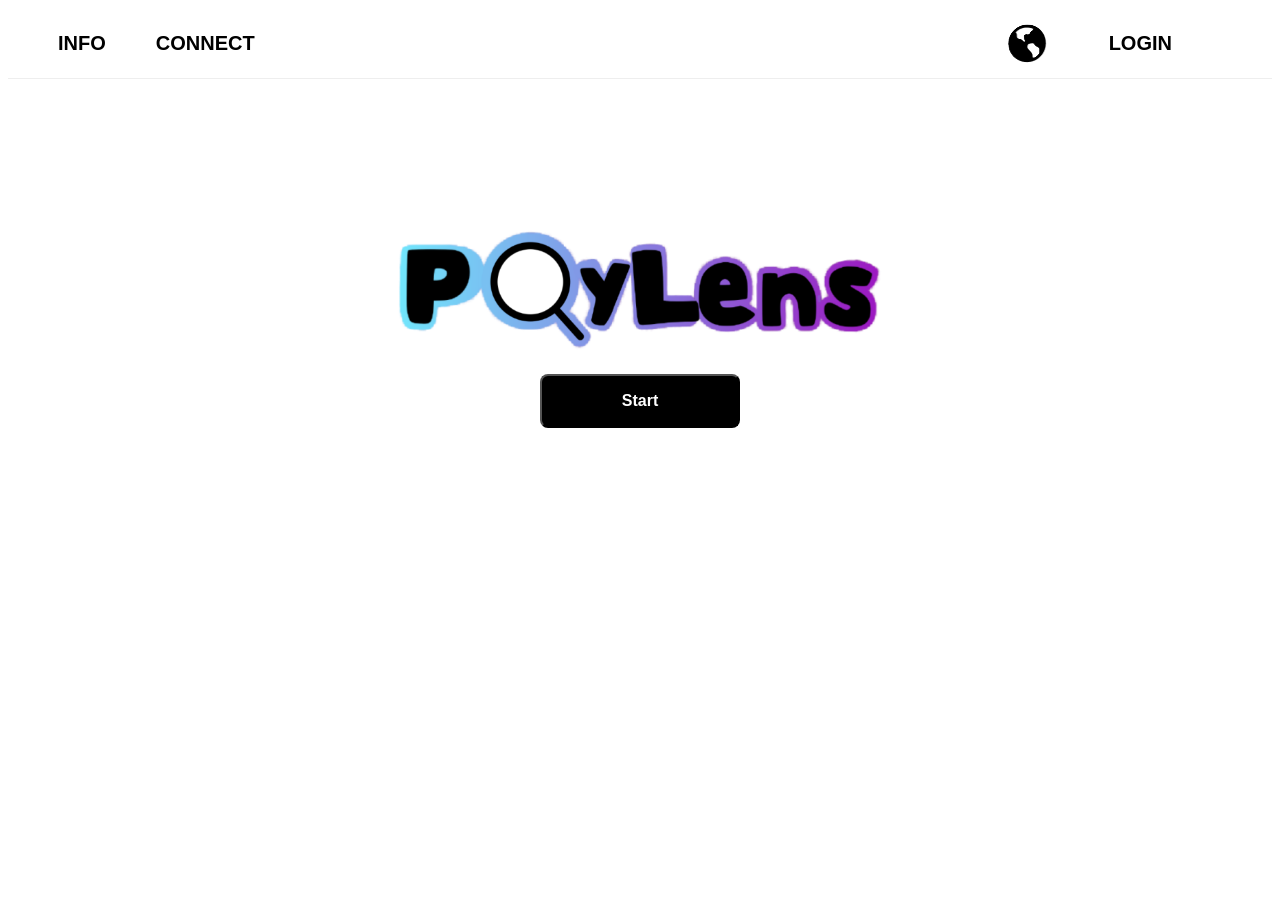
==== index.html @ 84cdc096 "feat: 프론트엔드 초기 파일 업로드" ====
<!DOCTYPE html>
<html lang="en">
<head>
    <meta charset="UTF-8">
    <meta name="viewport" content="width=device-width, initial-scale=1.0">
    <title>Document</title>
    <link rel="stylesheet" href="style.css">
</head>
<body>
    <header class="top-bar">
        <nav class="left-nav">
            <a href="#" class="nav-item">INFO</a>
            <a href="#" class="nav-item">CONNECT</a>
        </nav>

        <nav class="right-nav">
            <div class="lang-selector" title="언어 변경(Change language)">
                <img src="./images/language_icon.png" alt="언어 변경(Change language)" class="language-icon">
            </div>
            <a href="#" class="nav-item">LOGIN</a>
        </nav>
    </header>
    <div class="hero-section">
        <main class="main-content">
            <div class="logo-box">
                <a href="./index.html">
                    <img src="./images/logo_hyunjoon.png" alt="PayLens" class="main-logo-img">
                </a>
            </div>
            <div class="btn-box">
                <button class="start-btn">
                    <span class="btn-text">Start</span>
                </button>
            </div>
        </main>
    </div>
</body>
</html>
---- style.css ----
@font-face {
    font-family: 'Pretendard';
    src: url(./fonts/PretendardVariable.ttf) format('truetype');   
}

body{
    font-family: 'Pretendard', sans-serif;
}

.top-bar {
    width: 100%;
    height: 70px;
    background-color: #ffffff;
    border-bottom: 1px solid #eeeeee; /* 헤더 선긋기 */

    position: sticky; /* 스크롤내려도 헤더는고정 */
    top: 0;
    z-index: 100;

    display: flex;                
    justify-content: space-between;
    align-items: center;

}

.left-nav{
    display: flex;
    align-items: center;
    justify-content: flex-start;
    gap: 50px;
    height: 100%;
    padding-left: 50px;
}

.right-nav{
    display: flex;
    align-items: center;
    justify-content: flex-end;
    gap: 40px;
    height: 100%;
    padding-right: 100px;
}
.nav-item{
    text-decoration: none; /* 밑줄 지우기 */
    color: #000000;
    font-size: 20px;
    font-weight: 700;
    line-height: 1;
}

.nav-item:hover{
    color: #877DDE;
}

.hero-section {
  display: flex;
  justify-content: center;
  align-items: center;
  text-align: center;
  height: 500px; /* 적당한 높이 */
}

.logo-box {
  display: flex;
  justify-content: center;
  align-items: center;
  width: 200px;
  height: 100%;                   
}

.main-logo-img {
  height: 120px;
  width: auto;
  display: block;
}

.btn-box{
    display: flex;
    justify-content: center;
    margin-top: 24px;
}

.start-btn{
    background-color: #000000;

    padding: 16px 80px;
    font-size: 16px;
    font-weight: 600;
    border-radius: 8px;
}

.btn-text{
    color: #ffffff;
}
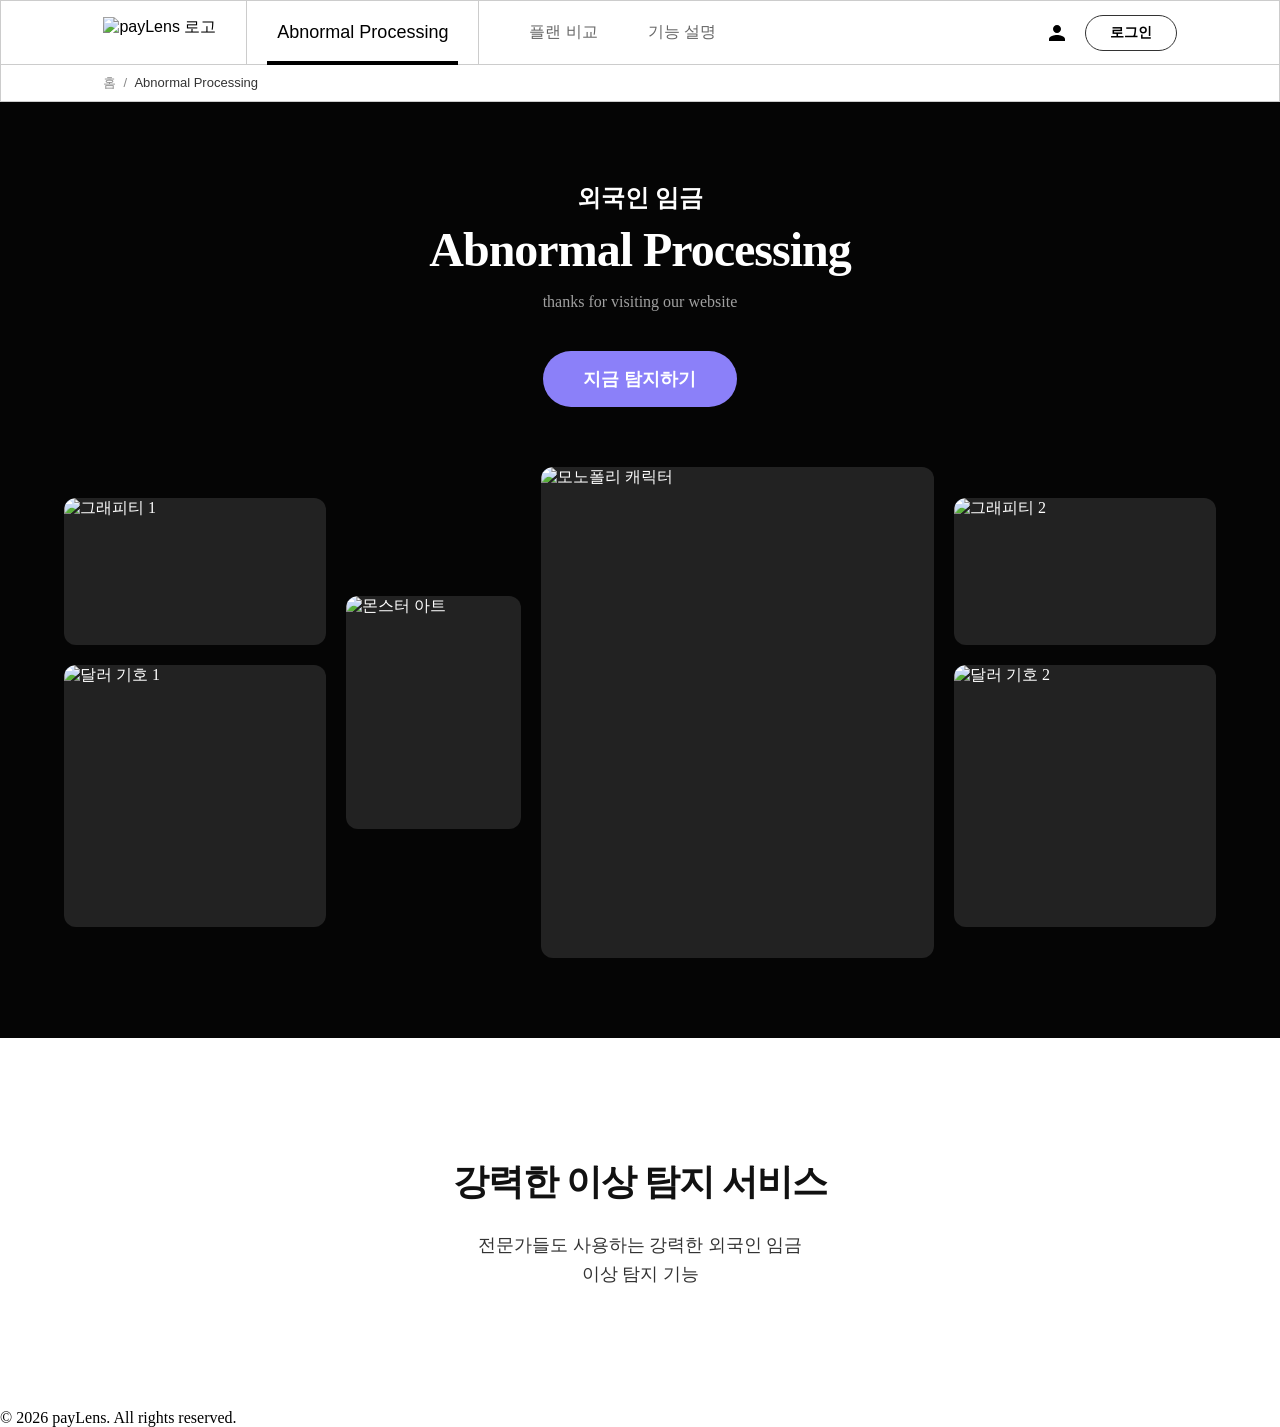
==== commit ebd8fb6b: "Add files via upload 메인 화면" ====
--- a/index.html
+++ b/index.html
@@ -1,38 +1,85 @@
-<!DOCTYPE html>
-<html lang="en">
-<head>
-    <meta charset="UTF-8">
-    <meta name="viewport" content="width=device-width, initial-scale=1.0">
-    <title>Document</title>
-    <link rel="stylesheet" href="style.css">
-</head>
-<body>
-    <header class="top-bar">
-        <nav class="left-nav">
-            <a href="#" class="nav-item">INFO</a>
-            <a href="#" class="nav-item">CONNECT</a>
-        </nav>
-
-        <nav class="right-nav">
-            <div class="lang-selector" title="언어 변경(Change language)">
-                <img src="./images/language_icon.png" alt="언어 변경(Change language)" class="language-icon">
-            </div>
-            <a href="#" class="nav-item">LOGIN</a>
-        </nav>
-    </header>
-    <div class="hero-section">
-        <main class="main-content">
-            <div class="logo-box">
-                <a href="./index.html">
-                    <img src="./images/logo_hyunjoon.png" alt="PayLens" class="main-logo-img">
-                </a>
-            </div>
-            <div class="btn-box">
-                <button class="start-btn">
-                    <span class="btn-text">Start</span>
-                </button>
-            </div>
-        </main>
-    </div>
-</body>
+<!DOCTYPE html>
+<html lang="ko">
+<head>
+    <meta charset="UTF-8">
+    <meta name="viewport" content="width=device-width, initial-scale=1.0">
+    <title>기본 레이아웃 뼈대</title>
+    <link rel="stylesheet" href="style.css">
+</head>
+<body>
+    <header class="header-wrapper">
+        <div class="gnb-top">
+            <div class="gnb-logo">
+            <img 
+                src='https://i.postimg.cc/htrdm6VM/Pay-Lens-logo.png'
+                style="height: 32px; width: auto;" 
+                fetchpriority="high" 
+                alt="payLens 로고" 
+            />
+        </div>
+
+        <div class="gnb-active-menu">
+            <span class="active-text">Abnormal Processing</span>
+        </div>
+
+        <div class="gnb-other">
+            <nav class="sub-nav">
+                <a href="#">플랜 비교</a>
+                <a href="#">기능 설명</a>
+            </nav>
+                <div class="user-actions">
+                    <svg class="icon-user" viewBox="0 0 24 24" fill="black" width="24" height="24">
+                        <path d="M12 12c2.21 0 4-1.79 4-4s-1.79-4-4-4-4 1.79-4 4 1.79 4 4 4zm0 2c-2.67 0-8 1.34-8 4v2h16v-2c0-2.66-5.33-4-8-4z"/>
+                    </svg>
+                    <button class="btn-login">로그인</button>
+                </div>
+            </div>
+        </div>
+
+        <div class="gnb-bottom">
+            <span class="breadcrumb">홈 &nbsp;/&nbsp; <span class="current">Abnormal Processing</span></span>
+        </div>
+    </header>
+
+    <main class="main">
+        <div class="main-content">
+            <h3 class="subtitle">외국인 임금</h3>
+            <h2 class="title">Abnormal Processing</h2>
+            <p class="description">thanks for visiting our website</p>
+            <button class="btn-primary">지금 탐지하기</button>
+        </div>
+
+        <div class="main-gallery">
+            <div class="gallery-col col-1">
+                <img src="https://images.unsplash.com/photo-1549490349-8643362247b5?w=500" style="aspect-ratio: 16/9;" alt="그래피티 1" />
+                <img src="https://images.unsplash.com/photo-1550684848-fac1c5b4e853?w=500" style="aspect-ratio: 1/1;" alt="달러 기호 1" />
+            </div>
+            
+            <div class="gallery-col col-2">
+                <img src="https://images.unsplash.com/photo-1582555172866-f73bb12a2ab3?w=500" style="aspect-ratio: 3/4;" alt="몬스터 아트" />
+            </div>
+            
+            <div class="gallery-col col-3">
+                <img src="https://images.unsplash.com/photo-1618365908648-e71bd5716cba?w=800" style="aspect-ratio: 4/5;" alt="모노폴리 캐릭터" fetchpriority="high" />
+            </div>
+            
+            <div class="gallery-col col-4">
+                <img src="https://images.unsplash.com/photo-1513364776144-60967b0f800f?w=500" style="aspect-ratio: 16/9;" alt="그래피티 2" />
+                <img src="https://images.unsplash.com/photo-1580136608260-4eb11f4b24fe?w=500" style="aspect-ratio: 1/1;" alt="달러 기호 2" />
+            </div>
+        </div>
+    </main>
+
+    <section class="feature-section">
+        <h2 class="feature-title">강력한 이상 탐지 서비스</h2>
+        <p class="feature-desc">
+            전문가들도 사용하는 강력한 외국인 임금<br>
+            이상 탐지 기능
+        </p>
+    </section>
+
+    <footer>
+        <p>&copy; 2026 payLens. All rights reserved.</p>
+    </footer>
+</body>
 </html>
--- a/style.css
+++ b/style.css
@@ -1,94 +1,252 @@
-@font-face {
-    font-family: 'Pretendard';
-    src: url(./fonts/PretendardVariable.ttf) format('truetype');   
-}
-
-body{
-    font-family: 'Pretendard', sans-serif;
-}
-
-.top-bar {
-    width: 100%;
-    height: 70px;
-    background-color: #ffffff;
-    border-bottom: 1px solid #eeeeee; /* 헤더 선긋기 */
-
-    position: sticky; /* 스크롤내려도 헤더는고정 */
-    top: 0;
-    z-index: 100;
-
-    display: flex;                
-    justify-content: space-between;
-    align-items: center;
-
-}
-
-.left-nav{
-    display: flex;
-    align-items: center;
-    justify-content: flex-start;
-    gap: 50px;
-    height: 100%;
-    padding-left: 50px;
-}
-
-.right-nav{
-    display: flex;
-    align-items: center;
-    justify-content: flex-end;
-    gap: 40px;
-    height: 100%;
-    padding-right: 100px;
-}
-.nav-item{
-    text-decoration: none; /* 밑줄 지우기 */
-    color: #000000;
-    font-size: 20px;
-    font-weight: 700;
-    line-height: 1;
-}
-
-.nav-item:hover{
-    color: #877DDE;
-}
-
-.hero-section {
-  display: flex;
-  justify-content: center;
-  align-items: center;
-  text-align: center;
-  height: 500px; /* 적당한 높이 */
-}
-
-.logo-box {
-  display: flex;
-  justify-content: center;
-  align-items: center;
-  width: 200px;
-  height: 100%;                   
-}
-
-.main-logo-img {
-  height: 120px;
-  width: auto;
-  display: block;
-}
-
-.btn-box{
-    display: flex;
-    justify-content: center;
-    margin-top: 24px;
-}
-
-.start-btn{
-    background-color: #000000;
-
-    padding: 16px 80px;
-    font-size: 16px;
-    font-weight: 600;
-    border-radius: 8px;
-}
-
-.btn-text{
-    color: #ffffff;
+/* 기본 초기화 및 전체 래퍼 */
+* {
+    box-sizing: border-box;
+    margin: 0;
+    padding: 0;
+}
+
+.header-wrapper {
+    border: 1px solid #ccc; /* 전체 외곽선 */
+    font-family: 'Pretendard', sans-serif;
+    background-color: #fff;
+}
+
+/* =========================================
+   상단 GNB 영역
+========================================= */
+.gnb-top {
+    display: flex;
+    height: 64px;
+    border-bottom: 1px solid #ccc;
+    padding: 0 8vw; /* 여백 */
+}
+
+/* 로고 영역 */
+.gnb-logo {
+    display: flex;
+    align-items: center;
+    padding-right: 30px; 
+    border-right: 1px solid #ccc;
+}
+
+.logo {
+    font-size: 24px;
+    font-weight: 900;
+}
+
+/* 활성화된 메뉴*/
+.gnb-active-menu {
+    display: flex;
+    align-items: center;
+    padding: 0 30px;
+    border-right: 1px solid #ccc;
+    position: relative;
+}
+
+.active-text {
+    font-size: 18px;
+    font-weight: 500;
+    color: #000;
+}
+
+/* 하단 두꺼운 검은선 포인트 */
+.gnb-active-menu::after {
+    content: '';
+    position: absolute;
+    bottom: -1px;
+    left: 20px;
+    right: 20px;
+    height: 4px;
+    background-color: #000;
+}
+
+/* 나머지 버튼 영역 */
+.gnb-other {
+    flex: 1;
+    display: flex;
+    align-items: center;
+    justify-content: space-between;
+    padding-left: 50px;
+}
+
+.sub-nav {
+    display: flex;
+    gap: 50px;
+}
+
+/* 기존 코드에 transition만 한 줄 추가합니다 */
+.sub-nav a {
+    text-decoration: none;
+    color: #666;
+    font-size: 16px;
+    transition: color 0.2s ease; /* ✨ 색상이 0.2초 동안 부드럽게 변하도록 설정 */
+}
+
+/* ✨ 마우스를 올렸을 때의 스타일 추가 */
+.sub-nav a:hover {
+    color: #000; /* 완전히 진한 검은색으로 강조 */
+    /* 만약 프라이머리 컬러로 포인트를 주고 싶다면 아래 색상을 쓰세요 */
+    /* color: #8b80f9; */ 
+}
+
+.user-actions {
+    display: flex;
+    align-items: center;
+    gap: 16px;
+}
+
+.btn-login {
+    padding: 8px 24px;
+    border: 1px solid #333;
+    border-radius: 30px;
+    background-color: #fff;
+    font-size: 14px;
+    font-weight: bold;
+    cursor: pointer;
+}
+
+/* =========================================
+   하단 브레드크럼 영역
+========================================= */
+.gnb-bottom {
+    display: flex;
+    align-items: center;
+    height: 36px;
+    padding: 0 8vw; /* 여백 */
+    background-color: #fff;
+}
+
+.breadcrumb {
+    font-size: 13px;
+    color: #888;
+}
+
+.breadcrumb .current {
+    color: #333;
+}
+
+/* =========================================
+   Main 섹션
+========================================= */
+.main {
+    background-color: #050505;
+    color: #ffffff;
+    padding: 80px 5vw; /* 여백 */
+    display: flex;
+    flex-direction: column;
+    align-items: center;
+}
+
+/* 텍스트 영역 */
+.main-content {
+    text-align: center;
+    margin-bottom: 60px; /* 갤러리와의 간격 */
+}
+
+.main-content .subtitle {
+    font-size: 24px;
+    font-weight: 700;
+    margin-bottom: 8px;
+}
+
+.main-content .title {
+    font-size: 48px;
+    font-weight: 900;
+    letter-spacing: -1px; /* 좁히기 */
+    margin-bottom: 16px;
+}
+
+.main-content .description {
+    font-size: 16px;
+    color: #a0a0a0;
+    margin-bottom: 40px;
+    font-weight: 400;
+}
+
+/* 버튼 스타일 */
+.btn-primary {
+    background-color: #8b80f9;
+    color: #ffffff;
+    border: none;
+    padding: 16px 40px;
+    border-radius: 50px;
+    font-size: 18px;
+    font-weight: bold;
+    cursor: pointer;
+    transition: all 0.2s ease;
+}
+
+.btn-primary:hover {
+    background-color: #7a6eee;
+    transform: translateY(-2px);
+}
+
+/* =========================================
+   이미지 갤러리 영역
+========================================= */
+.main-gallery {
+    display: flex;
+    gap: 20px;
+    max-width: 1200px;
+    width: 100%;
+    align-items: center;
+}
+
+/* 각 열 설정 */
+.gallery-col {
+    display: flex;
+    flex-direction: column;
+    gap: 20px;
+}
+
+/* 이미지 비율 */
+.col-1 { flex: 1.2; }
+.col-2 { flex: 0.8; }
+.col-3 { flex: 1.8; }
+.col-4 { flex: 1.2; }
+
+/* 갤러리 내부 이미지 공통 속성 */
+.gallery-col img {
+    width: 100%;
+    border-radius: 12px;
+    object-fit: cover;
+    background-color: #222;
+}
+
+/* 반응형: 모바일 화면 */
+@media screen and (max-width: 768px) {
+    .main-gallery {
+        flex-direction: column;
+    }
+    .gallery-col {
+        width: 100%;
+    }
+}
+
+/* =========================================
+   기능 소개 섹션
+========================================= */
+.feature-section {
+    background-color: #ffffff;
+    color: #111111;
+    padding: 120px 5vw; /* 여백 */
+    display: flex;
+    flex-direction: column;
+    align-items: center;
+    text-align: center;
+}
+
+.feature-title {
+    font-size: 36px;
+    font-weight: 900;
+    margin-bottom: 24px;
+    letter-spacing: -1px; /* 좁히기 */
+}
+
+.feature-desc {
+    font-size: 18px;
+    font-weight: 500;
+    color: #333333;
+    line-height: 1.6; /* 줄 간격 증가 */
+    word-break: keep-all;
 }
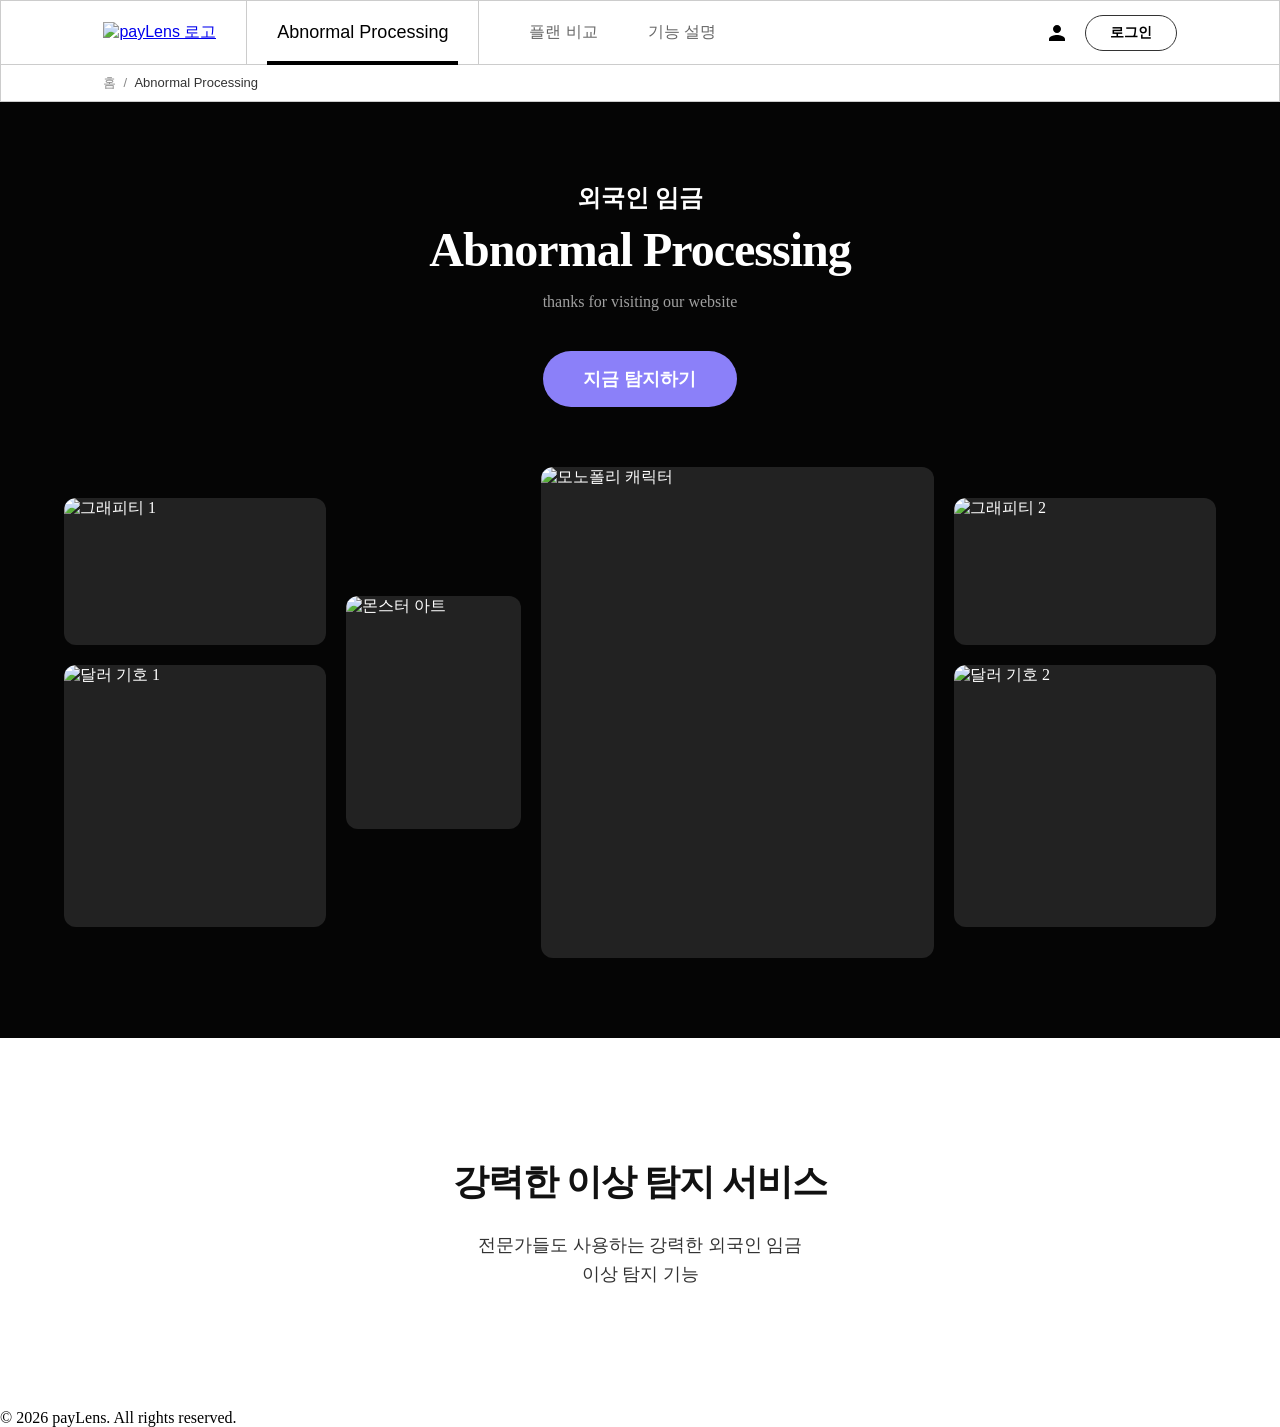
==== commit 7dcd153c: "PayLens 로고 링크 추가" ====
--- a/index.html
+++ b/index.html
@@ -1,85 +1,87 @@
-<!DOCTYPE html>
-<html lang="ko">
-<head>
-    <meta charset="UTF-8">
-    <meta name="viewport" content="width=device-width, initial-scale=1.0">
-    <title>기본 레이아웃 뼈대</title>
-    <link rel="stylesheet" href="style.css">
-</head>
-<body>
-    <header class="header-wrapper">
-        <div class="gnb-top">
-            <div class="gnb-logo">
-            <img 
-                src='https://i.postimg.cc/htrdm6VM/Pay-Lens-logo.png'
-                style="height: 32px; width: auto;" 
-                fetchpriority="high" 
-                alt="payLens 로고" 
-            />
-        </div>
-
-        <div class="gnb-active-menu">
-            <span class="active-text">Abnormal Processing</span>
-        </div>
-
-        <div class="gnb-other">
-            <nav class="sub-nav">
-                <a href="#">플랜 비교</a>
-                <a href="#">기능 설명</a>
-            </nav>
-                <div class="user-actions">
-                    <svg class="icon-user" viewBox="0 0 24 24" fill="black" width="24" height="24">
-                        <path d="M12 12c2.21 0 4-1.79 4-4s-1.79-4-4-4-4 1.79-4 4 1.79 4 4 4zm0 2c-2.67 0-8 1.34-8 4v2h16v-2c0-2.66-5.33-4-8-4z"/>
-                    </svg>
-                    <button class="btn-login">로그인</button>
-                </div>
-            </div>
-        </div>
-
-        <div class="gnb-bottom">
-            <span class="breadcrumb">홈 &nbsp;/&nbsp; <span class="current">Abnormal Processing</span></span>
-        </div>
-    </header>
-
-    <main class="main">
-        <div class="main-content">
-            <h3 class="subtitle">외국인 임금</h3>
-            <h2 class="title">Abnormal Processing</h2>
-            <p class="description">thanks for visiting our website</p>
-            <button class="btn-primary">지금 탐지하기</button>
-        </div>
-
-        <div class="main-gallery">
-            <div class="gallery-col col-1">
-                <img src="https://images.unsplash.com/photo-1549490349-8643362247b5?w=500" style="aspect-ratio: 16/9;" alt="그래피티 1" />
-                <img src="https://images.unsplash.com/photo-1550684848-fac1c5b4e853?w=500" style="aspect-ratio: 1/1;" alt="달러 기호 1" />
-            </div>
-            
-            <div class="gallery-col col-2">
-                <img src="https://images.unsplash.com/photo-1582555172866-f73bb12a2ab3?w=500" style="aspect-ratio: 3/4;" alt="몬스터 아트" />
-            </div>
-            
-            <div class="gallery-col col-3">
-                <img src="https://images.unsplash.com/photo-1618365908648-e71bd5716cba?w=800" style="aspect-ratio: 4/5;" alt="모노폴리 캐릭터" fetchpriority="high" />
-            </div>
-            
-            <div class="gallery-col col-4">
-                <img src="https://images.unsplash.com/photo-1513364776144-60967b0f800f?w=500" style="aspect-ratio: 16/9;" alt="그래피티 2" />
-                <img src="https://images.unsplash.com/photo-1580136608260-4eb11f4b24fe?w=500" style="aspect-ratio: 1/1;" alt="달러 기호 2" />
-            </div>
-        </div>
-    </main>
-
-    <section class="feature-section">
-        <h2 class="feature-title">강력한 이상 탐지 서비스</h2>
-        <p class="feature-desc">
-            전문가들도 사용하는 강력한 외국인 임금<br>
-            이상 탐지 기능
-        </p>
-    </section>
-
-    <footer>
-        <p>&copy; 2026 payLens. All rights reserved.</p>
-    </footer>
-</body>
-</html>+<!DOCTYPE html>
+<html lang="ko">
+<head>
+    <meta charset="UTF-8">
+    <meta name="viewport" content="width=device-width, initial-scale=1.0">
+    <title>기본 레이아웃 뼈대</title>
+    <link rel="stylesheet" href="style.css">
+</head>
+<body>
+    <header class="header-wrapper">
+        <div class="gnb-top">
+            <div class="gnb-logo">
+            <a href="index.html">
+                <img 
+                    src='https://i.postimg.cc/htrdm6VM/Pay-Lens-logo.png'
+                    style="height: 32px; width: auto;" 
+                    fetchpriority="high" 
+                    alt="payLens 로고" 
+                />
+            </a>
+        </div>
+
+        <div class="gnb-active-menu">
+            <span class="active-text">Abnormal Processing</span>
+        </div>
+
+        <div class="gnb-other">
+            <nav class="sub-nav">
+                <a href="#">플랜 비교</a>
+                <a href="#">기능 설명</a>
+            </nav>
+                <div class="user-actions">
+                    <svg class="icon-user" viewBox="0 0 24 24" fill="black" width="24" height="24">
+                        <path d="M12 12c2.21 0 4-1.79 4-4s-1.79-4-4-4-4 1.79-4 4 1.79 4 4 4zm0 2c-2.67 0-8 1.34-8 4v2h16v-2c0-2.66-5.33-4-8-4z"/>
+                    </svg>
+                    <button class="btn-login" onclick="location.href='login.html'">로그인</button>
+                </div>
+            </div>
+        </div>
+
+        <div class="gnb-bottom">
+            <span class="breadcrumb">홈 &nbsp;/&nbsp; <span class="current">Abnormal Processing</span></span>
+        </div>
+    </header>
+
+    <main class="main">
+        <div class="main-content">
+            <h3 class="subtitle">외국인 임금</h3>
+            <h2 class="title">Abnormal Processing</h2>
+            <p class="description">thanks for visiting our website</p>
+            <button class="btn-primary" onclick="location.href='dashboard.html'">지금 탐지하기</button>
+        </div>
+
+        <div class="main-gallery">
+            <div class="gallery-col col-1">
+                <img src="https://images.unsplash.com/photo-1549490349-8643362247b5?w=500" style="aspect-ratio: 16/9;" alt="그래피티 1" />
+                <img src="https://images.unsplash.com/photo-1550684848-fac1c5b4e853?w=500" style="aspect-ratio: 1/1;" alt="달러 기호 1" />
+            </div>
+            
+            <div class="gallery-col col-2">
+                <img src="https://images.unsplash.com/photo-1582555172866-f73bb12a2ab3?w=500" style="aspect-ratio: 3/4;" alt="몬스터 아트" />
+            </div>
+            
+            <div class="gallery-col col-3">
+                <img src="https://images.unsplash.com/photo-1618365908648-e71bd5716cba?w=800" style="aspect-ratio: 4/5;" alt="모노폴리 캐릭터" fetchpriority="high" />
+            </div>
+            
+            <div class="gallery-col col-4">
+                <img src="https://images.unsplash.com/photo-1513364776144-60967b0f800f?w=500" style="aspect-ratio: 16/9;" alt="그래피티 2" />
+                <img src="https://images.unsplash.com/photo-1580136608260-4eb11f4b24fe?w=500" style="aspect-ratio: 1/1;" alt="달러 기호 2" />
+            </div>
+        </div>
+    </main>
+
+    <section class="feature-section">
+        <h2 class="feature-title">강력한 이상 탐지 서비스</h2>
+        <p class="feature-desc">
+            전문가들도 사용하는 강력한 외국인 임금<br>
+            이상 탐지 기능
+        </p>
+    </section>
+
+    <footer>
+        <p>&copy; 2026 payLens. All rights reserved.</p>
+    </footer>
+</body>
+</html>
--- a/style.css
+++ b/style.css
@@ -1,252 +1,250 @@
-/* 기본 초기화 및 전체 래퍼 */
-* {
-    box-sizing: border-box;
-    margin: 0;
-    padding: 0;
-}
-
-.header-wrapper {
-    border: 1px solid #ccc; /* 전체 외곽선 */
-    font-family: 'Pretendard', sans-serif;
-    background-color: #fff;
-}
-
-/* =========================================
-   상단 GNB 영역
-========================================= */
-.gnb-top {
-    display: flex;
-    height: 64px;
-    border-bottom: 1px solid #ccc;
-    padding: 0 8vw; /* 여백 */
-}
-
-/* 로고 영역 */
-.gnb-logo {
-    display: flex;
-    align-items: center;
-    padding-right: 30px; 
-    border-right: 1px solid #ccc;
-}
-
-.logo {
-    font-size: 24px;
-    font-weight: 900;
-}
-
-/* 활성화된 메뉴*/
-.gnb-active-menu {
-    display: flex;
-    align-items: center;
-    padding: 0 30px;
-    border-right: 1px solid #ccc;
-    position: relative;
-}
-
-.active-text {
-    font-size: 18px;
-    font-weight: 500;
-    color: #000;
-}
-
-/* 하단 두꺼운 검은선 포인트 */
-.gnb-active-menu::after {
-    content: '';
-    position: absolute;
-    bottom: -1px;
-    left: 20px;
-    right: 20px;
-    height: 4px;
-    background-color: #000;
-}
-
-/* 나머지 버튼 영역 */
-.gnb-other {
-    flex: 1;
-    display: flex;
-    align-items: center;
-    justify-content: space-between;
-    padding-left: 50px;
-}
-
-.sub-nav {
-    display: flex;
-    gap: 50px;
-}
-
-/* 기존 코드에 transition만 한 줄 추가합니다 */
-.sub-nav a {
-    text-decoration: none;
-    color: #666;
-    font-size: 16px;
-    transition: color 0.2s ease; /* ✨ 색상이 0.2초 동안 부드럽게 변하도록 설정 */
-}
-
-/* ✨ 마우스를 올렸을 때의 스타일 추가 */
-.sub-nav a:hover {
-    color: #000; /* 완전히 진한 검은색으로 강조 */
-    /* 만약 프라이머리 컬러로 포인트를 주고 싶다면 아래 색상을 쓰세요 */
-    /* color: #8b80f9; */ 
-}
-
-.user-actions {
-    display: flex;
-    align-items: center;
-    gap: 16px;
-}
-
-.btn-login {
-    padding: 8px 24px;
-    border: 1px solid #333;
-    border-radius: 30px;
-    background-color: #fff;
-    font-size: 14px;
-    font-weight: bold;
-    cursor: pointer;
-}
-
-/* =========================================
-   하단 브레드크럼 영역
-========================================= */
-.gnb-bottom {
-    display: flex;
-    align-items: center;
-    height: 36px;
-    padding: 0 8vw; /* 여백 */
-    background-color: #fff;
-}
-
-.breadcrumb {
-    font-size: 13px;
-    color: #888;
-}
-
-.breadcrumb .current {
-    color: #333;
-}
-
-/* =========================================
-   Main 섹션
-========================================= */
-.main {
-    background-color: #050505;
-    color: #ffffff;
-    padding: 80px 5vw; /* 여백 */
-    display: flex;
-    flex-direction: column;
-    align-items: center;
-}
-
-/* 텍스트 영역 */
-.main-content {
-    text-align: center;
-    margin-bottom: 60px; /* 갤러리와의 간격 */
-}
-
-.main-content .subtitle {
-    font-size: 24px;
-    font-weight: 700;
-    margin-bottom: 8px;
-}
-
-.main-content .title {
-    font-size: 48px;
-    font-weight: 900;
-    letter-spacing: -1px; /* 좁히기 */
-    margin-bottom: 16px;
-}
-
-.main-content .description {
-    font-size: 16px;
-    color: #a0a0a0;
-    margin-bottom: 40px;
-    font-weight: 400;
-}
-
-/* 버튼 스타일 */
-.btn-primary {
-    background-color: #8b80f9;
-    color: #ffffff;
-    border: none;
-    padding: 16px 40px;
-    border-radius: 50px;
-    font-size: 18px;
-    font-weight: bold;
-    cursor: pointer;
-    transition: all 0.2s ease;
-}
-
-.btn-primary:hover {
-    background-color: #7a6eee;
-    transform: translateY(-2px);
-}
-
-/* =========================================
-   이미지 갤러리 영역
-========================================= */
-.main-gallery {
-    display: flex;
-    gap: 20px;
-    max-width: 1200px;
-    width: 100%;
-    align-items: center;
-}
-
-/* 각 열 설정 */
-.gallery-col {
-    display: flex;
-    flex-direction: column;
-    gap: 20px;
-}
-
-/* 이미지 비율 */
-.col-1 { flex: 1.2; }
-.col-2 { flex: 0.8; }
-.col-3 { flex: 1.8; }
-.col-4 { flex: 1.2; }
-
-/* 갤러리 내부 이미지 공통 속성 */
-.gallery-col img {
-    width: 100%;
-    border-radius: 12px;
-    object-fit: cover;
-    background-color: #222;
-}
-
-/* 반응형: 모바일 화면 */
-@media screen and (max-width: 768px) {
-    .main-gallery {
-        flex-direction: column;
-    }
-    .gallery-col {
-        width: 100%;
-    }
-}
-
-/* =========================================
-   기능 소개 섹션
-========================================= */
-.feature-section {
-    background-color: #ffffff;
-    color: #111111;
-    padding: 120px 5vw; /* 여백 */
-    display: flex;
-    flex-direction: column;
-    align-items: center;
-    text-align: center;
-}
-
-.feature-title {
-    font-size: 36px;
-    font-weight: 900;
-    margin-bottom: 24px;
-    letter-spacing: -1px; /* 좁히기 */
-}
-
-.feature-desc {
-    font-size: 18px;
-    font-weight: 500;
-    color: #333333;
-    line-height: 1.6; /* 줄 간격 증가 */
-    word-break: keep-all;
+/* 기본 초기화 및 전체 래퍼 */
+* {
+    box-sizing: border-box;
+    margin: 0;
+    padding: 0;
+}
+
+.header-wrapper {
+    border: 1px solid #ccc; /* 전체 외곽선 */
+    font-family: 'Pretendard', sans-serif;
+    background-color: #fff;
+}
+
+/* =========================================
+   상단 GNB 영역
+========================================= */
+.gnb-top {
+    display: flex;
+    height: 64px;
+    border-bottom: 1px solid #ccc;
+    padding: 0 8vw; /* 여백 */
+}
+
+/* 로고 영역 */
+.gnb-logo {
+    display: flex;
+    align-items: center;
+    padding-right: 30px; 
+    border-right: 1px solid #ccc;
+}
+
+.logo {
+    font-size: 24px;
+    font-weight: 900;
+}
+
+/* 활성화된 메뉴*/
+.gnb-active-menu {
+    display: flex;
+    align-items: center;
+    padding: 0 30px;
+    border-right: 1px solid #ccc;
+    position: relative;
+}
+
+.active-text {
+    font-size: 18px;
+    font-weight: 500;
+    color: #000;
+}
+
+/* 하단 두꺼운 검은선 포인트 */
+.gnb-active-menu::after {
+    content: '';
+    position: absolute;
+    bottom: -1px;
+    left: 20px;
+    right: 20px;
+    height: 4px;
+    background-color: #000;
+}
+
+/* 나머지 버튼 영역 */
+.gnb-other {
+    flex: 1;
+    display: flex;
+    align-items: center;
+    justify-content: space-between;
+    padding-left: 50px;
+}
+
+.sub-nav {
+    display: flex;
+    gap: 50px;
+}
+
+/* 기존 코드에 transition만 한 줄 추가합니다 */
+.sub-nav a {
+    text-decoration: none;
+    color: #666;
+    font-size: 16px;
+    transition: color 0.2s ease;
+}
+
+/* 마우스를 올렸을 때의 스타일 추가 */
+.sub-nav a:hover {
+    color: #000;
+}
+
+.user-actions {
+    display: flex;
+    align-items: center;
+    gap: 16px;
+}
+
+.btn-login {
+    padding: 8px 24px;
+    border: 1px solid #333;
+    border-radius: 30px;
+    background-color: #fff;
+    font-size: 14px;
+    font-weight: bold;
+    cursor: pointer;
+}
+
+/* =========================================
+   하단 브레드크럼 영역
+========================================= */
+.gnb-bottom {
+    display: flex;
+    align-items: center;
+    height: 36px;
+    padding: 0 8vw; /* 여백 */
+    background-color: #fff;
+}
+
+.breadcrumb {
+    font-size: 13px;
+    color: #888;
+}
+
+.breadcrumb .current {
+    color: #333;
+}
+
+/* =========================================
+   Main 섹션
+========================================= */
+.main {
+    background-color: #050505;
+    color: #ffffff;
+    padding: 80px 5vw; /* 여백 */
+    display: flex;
+    flex-direction: column;
+    align-items: center;
+}
+
+/* 텍스트 영역 */
+.main-content {
+    text-align: center;
+    margin-bottom: 60px; /* 갤러리와의 간격 */
+}
+
+.main-content .subtitle {
+    font-size: 24px;
+    font-weight: 700;
+    margin-bottom: 8px;
+}
+
+.main-content .title {
+    font-size: 48px;
+    font-weight: 900;
+    letter-spacing: -1px; /* 좁히기 */
+    margin-bottom: 16px;
+}
+
+.main-content .description {
+    font-size: 16px;
+    color: #a0a0a0;
+    margin-bottom: 40px;
+    font-weight: 400;
+}
+
+/* 버튼 스타일 */
+.btn-primary {
+    background-color: #8b80f9;
+    color: #ffffff;
+    border: none;
+    padding: 16px 40px;
+    border-radius: 50px;
+    font-size: 18px;
+    font-weight: bold;
+    cursor: pointer;
+    transition: all 0.2s ease;
+}
+
+.btn-primary:hover {
+    background-color: #7a6eee;
+    transform: translateY(-2px);
+}
+
+/* =========================================
+   이미지 갤러리 영역
+========================================= */
+.main-gallery {
+    display: flex;
+    gap: 20px;
+    max-width: 1200px;
+    width: 100%;
+    align-items: center;
+}
+
+/* 각 열 설정 */
+.gallery-col {
+    display: flex;
+    flex-direction: column;
+    gap: 20px;
+}
+
+/* 이미지 비율 */
+.col-1 { flex: 1.2; }
+.col-2 { flex: 0.8; }
+.col-3 { flex: 1.8; }
+.col-4 { flex: 1.2; }
+
+/* 갤러리 내부 이미지 공통 속성 */
+.gallery-col img {
+    width: 100%;
+    border-radius: 12px;
+    object-fit: cover;
+    background-color: #222;
+}
+
+/* 반응형: 모바일 화면 */
+@media screen and (max-width: 768px) {
+    .main-gallery {
+        flex-direction: column;
+    }
+    .gallery-col {
+        width: 100%;
+    }
+}
+
+/* =========================================
+   기능 소개 섹션
+========================================= */
+.feature-section {
+    background-color: #ffffff;
+    color: #111111;
+    padding: 120px 5vw; /* 여백 */
+    display: flex;
+    flex-direction: column;
+    align-items: center;
+    text-align: center;
+}
+
+.feature-title {
+    font-size: 36px;
+    font-weight: 900;
+    margin-bottom: 24px;
+    letter-spacing: -1px; /* 좁히기 */
+}
+
+.feature-desc {
+    font-size: 18px;
+    font-weight: 500;
+    color: #333333;
+    line-height: 1.6; /* 줄 간격 증가 */
+    word-break: keep-all;
 }
